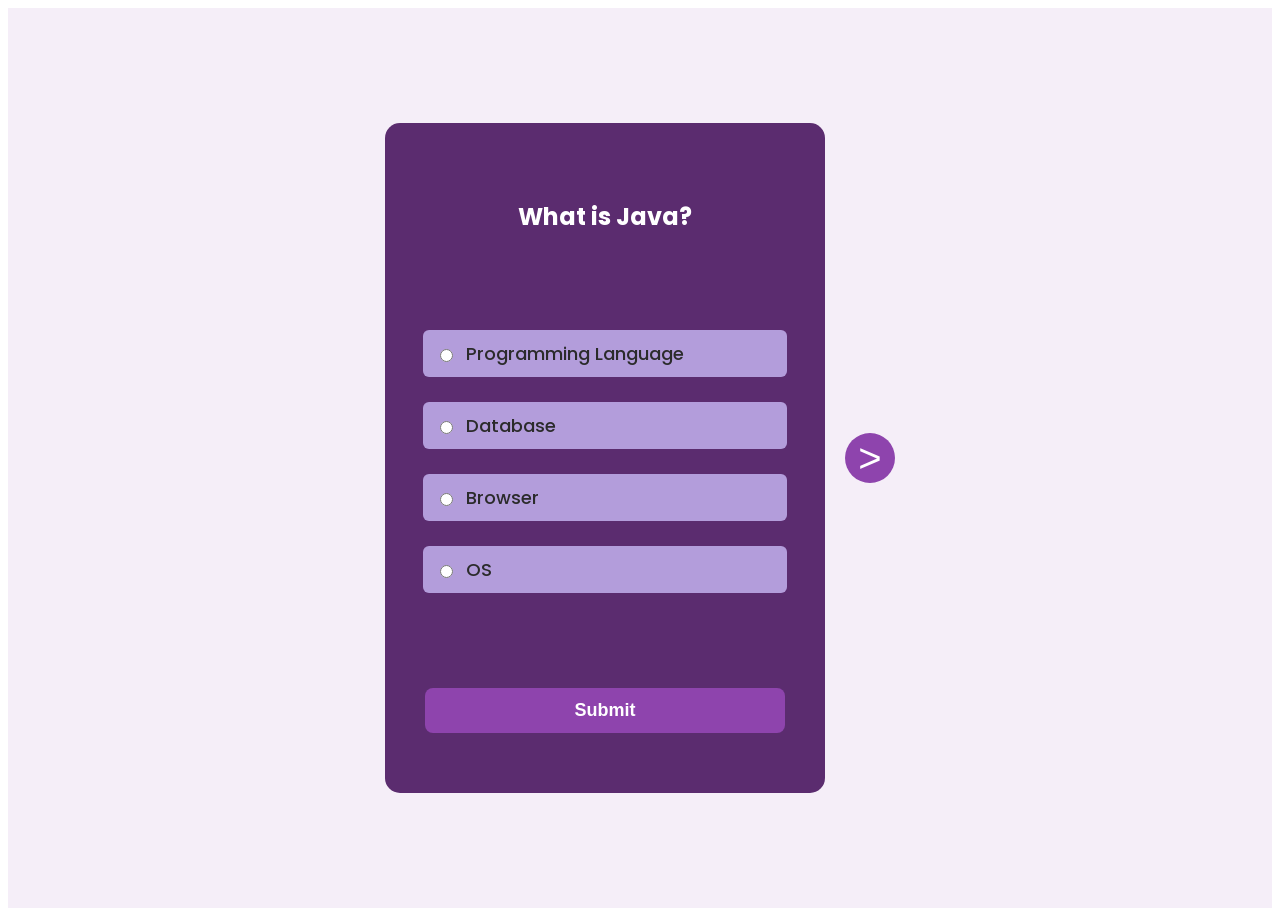
==== index.html @ ba231c26 "updation of quizz app" ====
<!DOCTYPE html>
<html lang="en">

<head>
    <meta charset="UTF-8">
    <meta name="viewport" content="width=device-width, initial-scale=1.0">
    <link rel="Stylesheet" href="style.css">
    <link href="https://fonts.googleapis.com/css2?family=Poppins:wght@400;500;600;700&display=swap" rel="stylesheet">
    <script defer src="script.js"></script>
    <title>Document</title>
</head>

<body >

    
 
    <div class="body">
    <button class="change1" onclick="left()">&lt;</button>
    <div class="card">
        <h1 id="question"></h1>
        <div id="options">
            <label class="option-container">
                <input type="radio" name="q1">
                <span class="option">Option 1</span>
            </label>
            <label class="option-container">
                <input type="radio" name="q1">
                <span class="option">Option 2</span>
            </label>
            <label class="option-container">
                <input type="radio" name="q1">
                <span class="option">Option 3</span>
            </label>
            <label class="option-container">
                <input type="radio" name="q1">
                <span class="option">Option 4</span>
            </label>
            
        </div>
        <button id="submit">Submit</button>
        
    </div>
    <button class="change2" onclick="right()">&gt;</button>
    </div>

</body>

</html>
---- style.css ----
.body{
      display: flex;
      justify-content: center; 
      align-items: center;     
      height: 100vh;   
      background-color: #F5EEF8;
      gap:20px;
      font-family: 'Poppins', sans-serif;
}

.card{
   width: min(90%, 400px);   
   min-height:70vh;
  height:auto;            
  border-radius: 15px;
  background-color: #5B2C6F;  
  transition: background-color 0.3s, transform 0.2s;
  display: flex;            
  flex-direction: column;
  justify-content: space-around;
  padding: 20px;
  color:white;
}
.card:hover {

  transform: scale(1.05);
  box-shadow: 0 10px 25px rgba(0,0,0,0.3);
}
#question{
    
  text-align: center;
  font-size: clamp(18px, 2vw, 24px);
   word-wrap: break-word;
   overflow-wrap: break-word;

}
#options{
      
      display: flex;
      flex-direction: column; 
      justify-content:center; 
      align-items:center;
      gap:25px;
      height:100%;
      
}
.option-container {
    display: flex;
    align-items: center;
    justify-content: flex-start;
    gap: 10px;
    width: 85%;
    padding: 10px 12px;
     background-color:#B39DDB ;
    border-radius: 6px;
    cursor: pointer;
    font-size: 18px;
    color: #2B2B2B;
    font-weight: 500;   
}
.option-container:hover {
  background-color: #A085D6;
  transform: scale(1.02); 
}
.change1,.change2{
    width:50px;
    height:50px;
    border-radius:50%;
    cursor:pointer;
    border:none;
    font-size: 40px;
    background-color: #8E44AD; 
    color:white;
    display:flex;
    align-items:center;
    justify-content:center;
}
.change1:hover {
  background-color:  #9B59B6 ;
  transform: scale(1.05); 
}
.change2:hover {
  background-color:  #9B59B6 ;
  transform: scale(1.05); 
}
#submit {
  width: 90%;
  padding: 12px;
  margin: 15px auto 0 auto; 
  display: block;
  font-size: 18px;
  font-weight: bold;
  background-color: #8E44AD;
  color: white;
  border: none;
  border-radius: 8px;
  cursor: pointer;
  transition: background-color 0.3s, transform 0.2s;
}

#submit:hover {
  background-color: #9B59B6;
  
}
#submit:active {
  transform: scale(0.98); 
}
@keyframes shake {
  0% { transform: translateX(0); }
  25% { transform: translateX(-5px); }
  50% { transform: translateX(5px); }
  75% { transform: translateX(-5px); }
  100% { transform: translateX(0); }
}

.card.shake {
  animation: shake 0.4s;
}
.result{
  width:100%;
  min-height:100px;
  padding:20px;
  display:flex;
  align-items:center;
  justify-content:center;
  font-size:20px;
  font-weight:600;
  letter-spacing:0.5px;
  border-radius:14px;
  color:white;
  box-shadow:0 10px 25px rgba(0,0,0,0.25);
  
}
.correct{
  background: linear-gradient(135deg, #9B59B6, #8E44AD);
}
.wrong{
  background: linear-gradient(135deg, #D16BA5, #C084D6);
}
.card.result-view {
  justify-content: center;
}
.result-wrapper {
  width: 100%;
  display: flex;
  flex-direction: column;
  gap: 20px;
  box-sizing: border-box;
}
.score {
  padding: 30px;
  background: linear-gradient(135deg, #8E44AD, #9B59B6);
  border-radius: 14px;
  display: flex;
  align-items: center;
  justify-content: center;
  color: #FFFFFF;
  font-size: 36px;
  font-weight: 800;
  letter-spacing: 1px;
  box-shadow: 0 12px 25px rgba(0, 0, 0, 0.3);
  box-sizing: border-box;
}

.message {
  padding: 18px;
  background: #D7A1C4; 
  border-radius: 12px;
  text-align: center;
  font-size: 22px;
  font-weight: 600;
  color: #2E1437;
  box-shadow: 0 8px 18px rgba(0, 0, 0, 0.25);
  box-sizing: border-box;
}
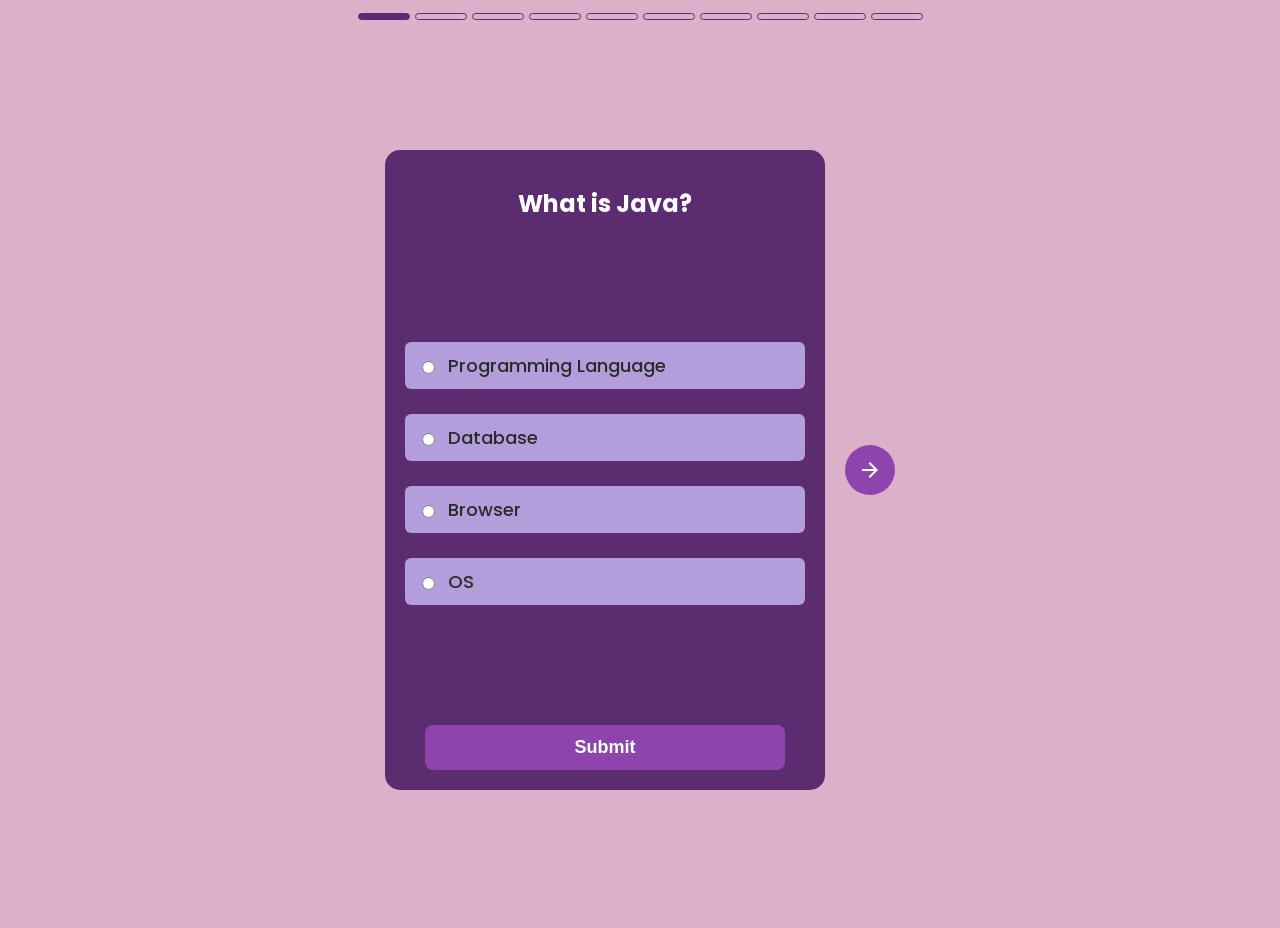
==== commit c2555383: "quizz app" ====
--- a/index.html
+++ b/index.html
@@ -6,41 +6,57 @@
     <meta name="viewport" content="width=device-width, initial-scale=1.0">
     <link rel="Stylesheet" href="style.css">
     <link href="https://fonts.googleapis.com/css2?family=Poppins:wght@400;500;600;700&display=swap" rel="stylesheet">
+    <link href="https://fonts.googleapis.com/css2?family=Material+Symbols+Outlined" rel="stylesheet">
     <script defer src="script.js"></script>
-    <title>Document</title>
+    <title>Quizz App</title>
 </head>
 
-<body >
+<body style="background-color: #DDB0C9;">
+    <div class="nav-questions">
+        <div class="qn-number"></div>
+        <div class="qn-number"></div>
+        <div class="qn-number"></div>
+        <div class="qn-number"></div>
+        <div class="qn-number"></div>
+        <div class="qn-number"></div>
+        <div class="qn-number"></div>
+        <div class="qn-number"></div>
+        <div class="qn-number"></div>
+        <div class="qn-number"></div>
 
-    
- 
+    </div>
+
     <div class="body">
-    <button class="change1" onclick="left()">&lt;</button>
-    <div class="card">
-        <h1 id="question"></h1>
-        <div id="options">
-            <label class="option-container">
-                <input type="radio" name="q1">
-                <span class="option">Option 1</span>
-            </label>
-            <label class="option-container">
-                <input type="radio" name="q1">
-                <span class="option">Option 2</span>
-            </label>
-            <label class="option-container">
-                <input type="radio" name="q1">
-                <span class="option">Option 3</span>
-            </label>
-            <label class="option-container">
-                <input type="radio" name="q1">
-                <span class="option">Option 4</span>
-            </label>
-            
+        <button class="change1" onclick="left()">
+            <span class="material-symbols-outlined">arrow_back</span>
+        </button>
+        <div class="card">
+            <h1 id="question"></h1>
+            <div id="options">
+                <label class="option-container">
+                    <input type="radio" name="q1">
+                    <span class="option">Option 1</span>
+                </label>
+                <label class="option-container">
+                    <input type="radio" name="q1">
+                    <span class="option">Option 2</span>
+                </label>
+                <label class="option-container">
+                    <input type="radio" name="q1">
+                    <span class="option">Option 3</span>
+                </label>
+                <label class="option-container">
+                    <input type="radio" name="q1">
+                    <span class="option">Option 4</span>
+                </label>
+
+            </div>
+            <button id="submit">Submit</button>
+
         </div>
-        <button id="submit">Submit</button>
-        
-    </div>
-    <button class="change2" onclick="right()">&gt;</button>
+        <button class="change2" onclick="right()">
+            <span class="material-symbols-outlined">arrow_forward</span>
+        </button>
     </div>
 
 </body>
--- a/style.css
+++ b/style.css
@@ -1,17 +1,20 @@
 .body{
+       
       display: flex;
       justify-content: center; 
       align-items: center;     
-      height: 100vh;   
-      background-color: #F5EEF8;
+      min-height: 100dvh;
+      height: auto;  
+      
       gap:20px;
       font-family: 'Poppins', sans-serif;
 }
 
 .card{
-   width: min(90%, 400px);   
-   min-height:70vh;
-  height:auto;            
+  width:min(80%,400px);  
+  height: 70dvh;    
+  max-height:600px;
+  min-height:400px;       
   border-radius: 15px;
   background-color: #5B2C6F;  
   transition: background-color 0.3s, transform 0.2s;
@@ -26,13 +29,28 @@
   transform: scale(1.05);
   box-shadow: 0 10px 25px rgba(0,0,0,0.3);
 }
+@media (max-width: 600px) {
+ .body{
+     display: flex;
+     flex-direction:column;
+     position: relative; 
+ }
+ .change1{
+   position: absolute;
+    left: 0px;    
+    top:4px; 
+ }
+ .change2{
+   position: absolute;
+    right: 0px;    
+    bottom:0px;
+ }
+}
 #question{
-    
   text-align: center;
   font-size: clamp(18px, 2vw, 24px);
    word-wrap: break-word;
    overflow-wrap: break-word;
-
 }
 #options{
       
@@ -49,20 +67,23 @@
     align-items: center;
     justify-content: flex-start;
     gap: 10px;
-    width: 85%;
+    width: 100%;
+    box-sizing: border-box;
     padding: 10px 12px;
      background-color:#B39DDB ;
     border-radius: 6px;
     cursor: pointer;
     font-size: 18px;
     color: #2B2B2B;
-    font-weight: 500;   
+    font-weight: 500;  
+   
 }
 .option-container:hover {
   background-color: #A085D6;
   transform: scale(1.02); 
 }
 .change1,.change2{
+  
     width:50px;
     height:50px;
     border-radius:50%;
@@ -173,3 +194,18 @@
   box-shadow: 0 8px 18px rgba(0, 0, 0, 0.25);
   box-sizing: border-box;
 }
+.qn-number{
+  width:50px;
+  height:5px;
+  border:0.7px solid #5B2C6F;
+  margin-top:5px;
+  border-radius:5px;
+}
+.nav-questions{
+  display:flex;
+  justify-content:center;
+  gap:5px;
+}
+.update{
+  background-color: #5B2C6F;
+}
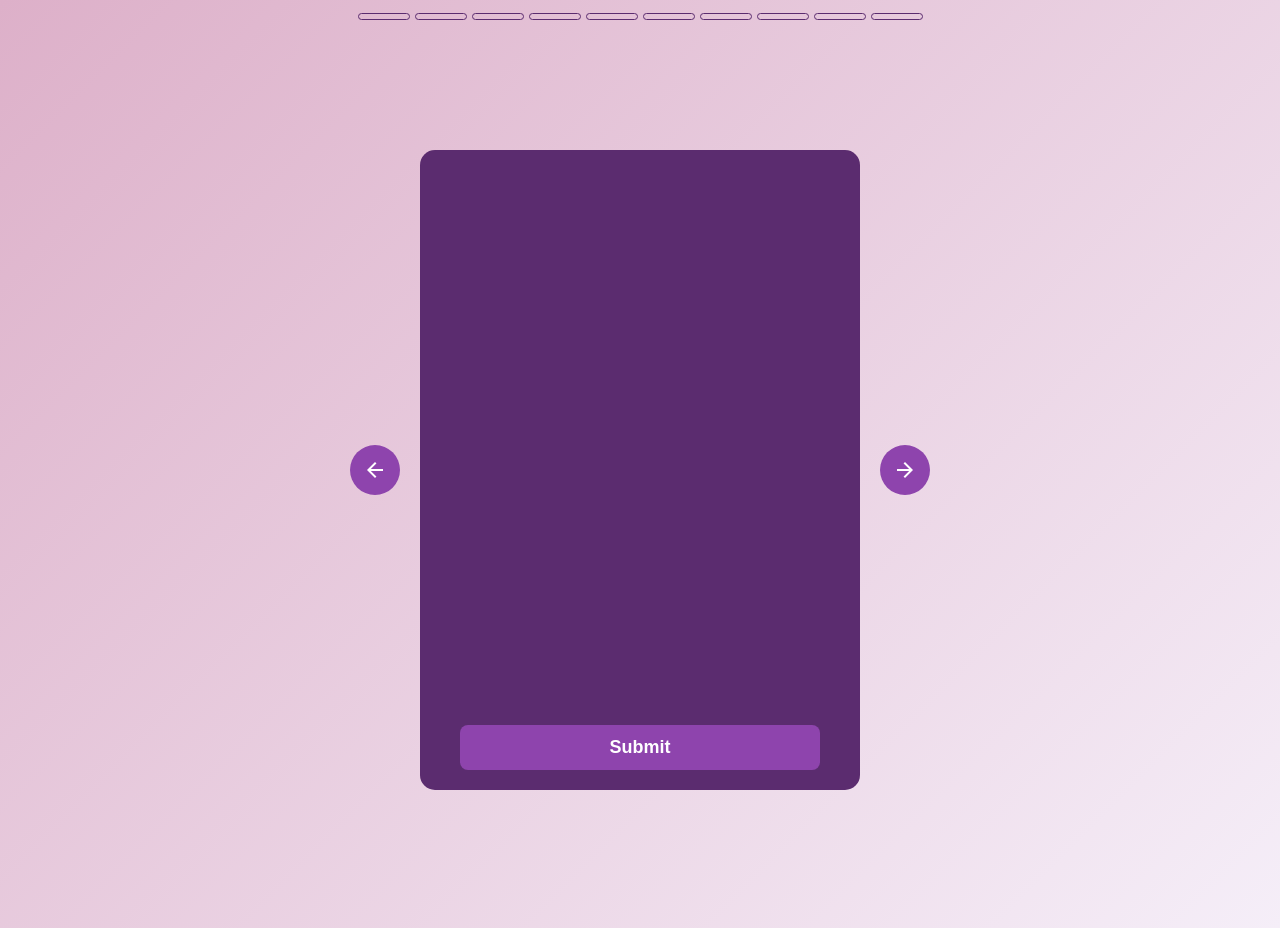
==== commit 096865d8: "saviquizz-updated" ====
--- a/index.html
+++ b/index.html
@@ -1,17 +1,19 @@
 <!DOCTYPE html>
 <html lang="en">
-
 <head>
     <meta charset="UTF-8">
     <meta name="viewport" content="width=device-width, initial-scale=1.0">
-    <link rel="Stylesheet" href="style.css">
+    <title>SaviQuiz – Quiz</title>
+    <link rel="icon" href="data:image/svg+xml,%3Csvg xmlns='http://www.w3.org/2000/svg' viewBox='0 0 100 100'%3E%3Ctext y='0.9em' font-size='90'%3E🧠%3C/text%3E%3C/svg%3E">
+    <link rel="stylesheet" href="style.css">
     <link href="https://fonts.googleapis.com/css2?family=Poppins:wght@400;500;600;700&display=swap" rel="stylesheet">
     <link href="https://fonts.googleapis.com/css2?family=Material+Symbols+Outlined" rel="stylesheet">
+
     <script defer src="script.js"></script>
-    <title>Quizz App</title>
 </head>
 
-<body style="background-color: #DDB0C9;">
+<body style="background: linear-gradient(135deg, #ddb0c9, #f5eef8)">
+
     <div class="nav-questions">
         <div class="qn-number"></div>
         <div class="qn-number"></div>
@@ -23,42 +25,26 @@
         <div class="qn-number"></div>
         <div class="qn-number"></div>
         <div class="qn-number"></div>
-
     </div>
 
     <div class="body">
         <button class="change1" onclick="left()">
             <span class="material-symbols-outlined">arrow_back</span>
         </button>
+
         <div class="card">
+            <p id="progress"></p>
             <h1 id="question"></h1>
-            <div id="options">
-                <label class="option-container">
-                    <input type="radio" name="q1">
-                    <span class="option">Option 1</span>
-                </label>
-                <label class="option-container">
-                    <input type="radio" name="q1">
-                    <span class="option">Option 2</span>
-                </label>
-                <label class="option-container">
-                    <input type="radio" name="q1">
-                    <span class="option">Option 3</span>
-                </label>
-                <label class="option-container">
-                    <input type="radio" name="q1">
-                    <span class="option">Option 4</span>
-                </label>
 
-            </div>
+            <div id="options"></div>
+
             <button id="submit">Submit</button>
+        </div>
 
-        </div>
         <button class="change2" onclick="right()">
             <span class="material-symbols-outlined">arrow_forward</span>
         </button>
     </div>
 
 </body>
-
 </html>
--- a/style.css
+++ b/style.css
@@ -209,3 +209,41 @@
 .update{
   background-color: #5B2C6F;
 }
+.correct-option {
+  background-color: #7DCEA0 !important;
+  color: #145A32;
+}
+
+.wrong-option {
+  background-color: #F1948A !important;
+  color: #641E16;
+}
+
+#progress {
+  text-align: center;
+  font-size: 16px;
+  font-weight: 500;
+  margin-bottom: 10px;
+}
+#restart {
+  padding: 14px 36px;
+  border: none;
+  border-radius: 30px;
+  font-size: 18px;
+  font-weight: 600;
+  cursor: pointer;
+  background: linear-gradient(135deg, #5B2C6F, #8E44AD);
+  color: white;
+  box-shadow: 0 10px 25px rgba(0,0,0,0.25);
+  transition: transform 0.2s ease, box-shadow 0.2s ease, opacity 0.2s;
+}
+
+#restart:hover {
+  transform: scale(1.05);
+  box-shadow: 0 14px 30px rgba(0,0,0,0.35);
+  opacity: 0.95;
+}
+
+#restart:active {
+  transform: scale(0.95);
+}
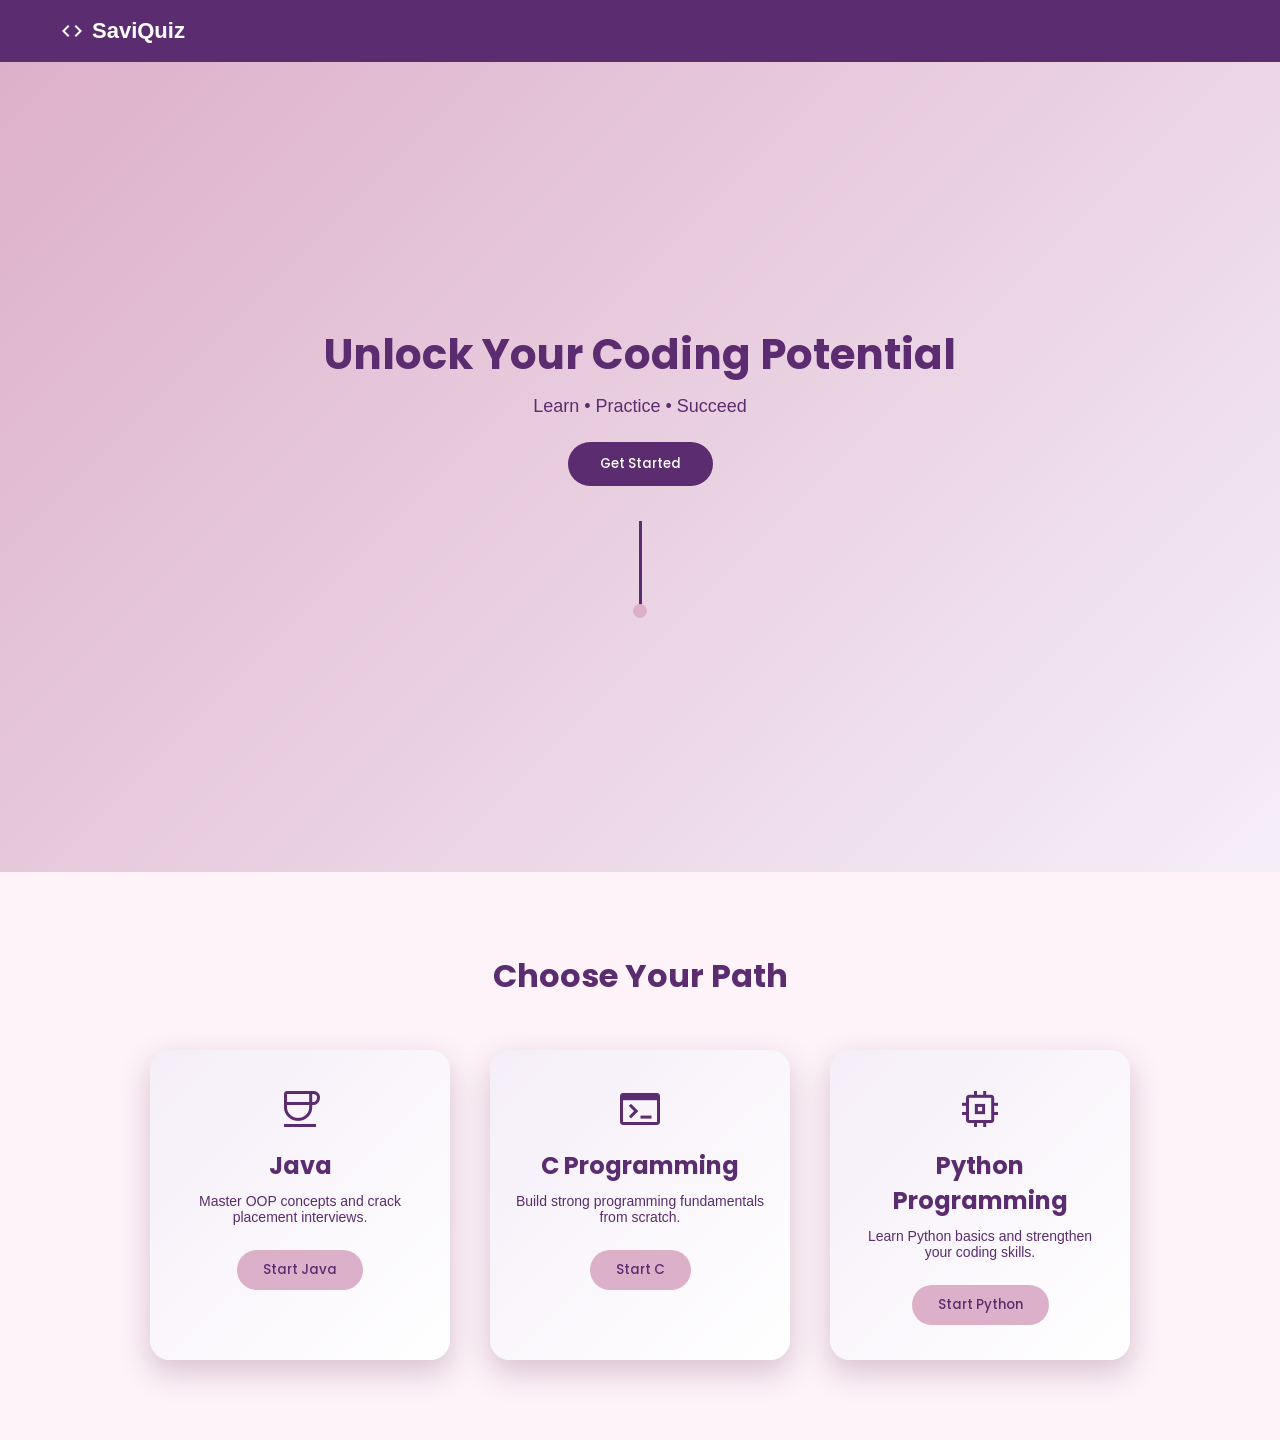
==== commit 8147f611: "rename files" ====
--- a/index.html
+++ b/index.html
@@ -3,48 +3,63 @@
 <head>
     <meta charset="UTF-8">
     <meta name="viewport" content="width=device-width, initial-scale=1.0">
-    <title>SaviQuiz – Quiz</title>
-    <link rel="icon" href="data:image/svg+xml,%3Csvg xmlns='http://www.w3.org/2000/svg' viewBox='0 0 100 100'%3E%3Ctext y='0.9em' font-size='90'%3E🧠%3C/text%3E%3C/svg%3E">
-    <link rel="stylesheet" href="style.css">
+    <title>SaviQuiz</title>
+   <link rel="icon" href="data:image/svg+xml,%3Csvg xmlns='http://www.w3.org/2000/svg' viewBox='0 0 100 100'%3E%3Ctext y='0.9em' font-size='90'%3E🧠%3C/text%3E%3C/svg%3E">
+
     <link href="https://fonts.googleapis.com/css2?family=Poppins:wght@400;500;600;700&display=swap" rel="stylesheet">
     <link href="https://fonts.googleapis.com/css2?family=Material+Symbols+Outlined" rel="stylesheet">
 
-    <script defer src="script.js"></script>
+    <link rel="stylesheet" href="homepage.css">
 </head>
+<body>
 
-<body style="background: linear-gradient(135deg, #ddb0c9, #f5eef8)">
-
-    <div class="nav-questions">
-        <div class="qn-number"></div>
-        <div class="qn-number"></div>
-        <div class="qn-number"></div>
-        <div class="qn-number"></div>
-        <div class="qn-number"></div>
-        <div class="qn-number"></div>
-        <div class="qn-number"></div>
-        <div class="qn-number"></div>
-        <div class="qn-number"></div>
-        <div class="qn-number"></div>
+    <nav class="navbar">
+        <div class="logo">
+            <span class="material-symbols-outlined">code</span>
+            SaviQuiz
+        </div>
+    </nav>
+    <section class="hero">
+        <h1>Unlock Your Coding Potential</h1>
+        <p>Learn • Practice • Succeed</p>
+        <button class="get-started" onclick="scrollToQuiz()">Get Started</button>
+        <div class="connection-line">
+            <span class="dot"></span>
+        </div>
+    </section>
+<section id="quiz-section" class="quiz-section">
+    <h2>Choose Your Path</h2>
+    <div class="quiz-cards">
+        <div class="quiz-card">
+            <span class="material-symbols-outlined card-icon">coffee</span>
+            <h3>Java</h3>
+            <p>Master OOP concepts and crack placement interviews.</p>
+            <button onclick="goToQuiz('java')">Start Java</button>
+        </div>
+        <div class="quiz-card">
+            <span class="material-symbols-outlined card-icon">terminal</span>
+            <h3>C Programming</h3>
+            <p>Build strong programming fundamentals from scratch.</p>
+            <button onclick="goToQuiz('c')">Start C</button>
+        </div>
+         <div class="quiz-card">
+            <span class="material-symbols-outlined card-icon">memory</span>
+            <h3>Python Programming</h3>
+            <p>Learn Python basics and strengthen your coding skills.</p>
+            <button onclick="goToQuiz('python')">Start Python</button>
+        </div>
     </div>
-
-    <div class="body">
-        <button class="change1" onclick="left()">
-            <span class="material-symbols-outlined">arrow_back</span>
-        </button>
-
-        <div class="card">
-            <p id="progress"></p>
-            <h1 id="question"></h1>
-
-            <div id="options"></div>
-
-            <button id="submit">Submit</button>
-        </div>
-
-        <button class="change2" onclick="right()">
-            <span class="material-symbols-outlined">arrow_forward</span>
-        </button>
-    </div>
+</section>
+    <script>
+        function scrollToQuiz() {
+            document.getElementById("quiz-section")
+                .scrollIntoView({ behavior: "smooth" });
+        }
+        function goToQuiz(subject) {
+            localStorage.setItem("subject", subject);
+            window.location.href = "index.html";
+        }
+    </script>
 
 </body>
-</html>+</html>
--- a/homepage.css
+++ b/homepage.css
@@ -0,0 +1,125 @@
+* {
+    margin: 0;
+    padding: 0;
+    box-sizing: border-box;
+    font-family: 'Poppins', sans-serif;
+}
+.navbar {
+    padding: 18px 60px;
+    background: #5B2C6F; 
+    color: white;
+    font-size: 22px;
+    font-weight: 600;
+}
+.logo {
+    display: flex;
+    align-items: center;
+    gap: 8px;
+}
+.hero {
+    min-height: 90vh;
+    background: linear-gradient(135deg, #ddb0c9, #f5eef8);
+    display: flex;
+    flex-direction: column;
+    align-items: center;
+    justify-content: center;
+    text-align: center;
+}
+
+.hero h1 {
+    font-size: 42px;
+    color: #5B2C6F;
+    margin-bottom: 10px;
+}
+.hero p {
+    font-size: 18px;
+    color: #5B2C6F;
+    margin-bottom: 25px;
+}
+.get-started {
+    padding: 12px 32px;
+    border: none;
+    border-radius: 30px;
+    background: #5B2C6F;
+    color: white;
+    font-weight: 500;
+    cursor: pointer;
+}
+.connection-line {
+    margin-top: 35px;
+    width: 3px;
+    height: 90px;
+    background: #5B2C6F;
+    position: relative;
+}
+
+.connection-line .dot {
+    position: absolute;
+    bottom: -7px;
+    left: 50%;
+    transform: translateX(-50%);
+    width: 14px;
+    height: 14px;
+    background: #ddb0c9;
+    border-radius: 50%;
+}
+.quiz-section {
+    padding: 80px 20px;
+    text-align: center;
+    background: #fdf3f8;
+}
+
+.quiz-section h2 {
+    font-size: 32px;
+    color: #5B2C6F;
+    margin-bottom: 50px;
+}
+
+.quiz-cards {
+    display: flex;
+    justify-content: center;
+    gap: 40px;
+    flex-wrap: wrap;
+}
+
+.quiz-card {
+    width: 300px;
+    background: linear-gradient(135deg, #f5eef8, #ffffff);
+    padding: 35px 25px;
+    border-radius: 20px;
+    box-shadow: 0 12px 30px rgba(106, 44, 91, 0.25);
+    transition: transform 0.3s ease, box-shadow 0.3s ease;
+}
+
+.quiz-card:hover {
+    transform: translateY(-8px);
+    
+}
+.card-icon {
+    font-size: 48px;
+    color: #5B2C6F;
+    margin-bottom: 15px;
+}
+.quiz-card h3 {
+    font-size: 24px;
+    color: #5B2C6F;
+    margin-bottom: 10px;
+}
+.quiz-card p {
+    font-size: 14px;
+    color: #5B2C6F;
+    margin-bottom: 25px;
+}
+.quiz-card button {
+    padding: 10px 26px;
+    border: none;
+    border-radius: 25px;
+    background: #ddb0c9;
+    color: #5B2C6F;
+    font-weight: 500;
+    cursor: pointer;
+}
+
+.quiz-card button:hover {
+    background: #c996b4;
+}
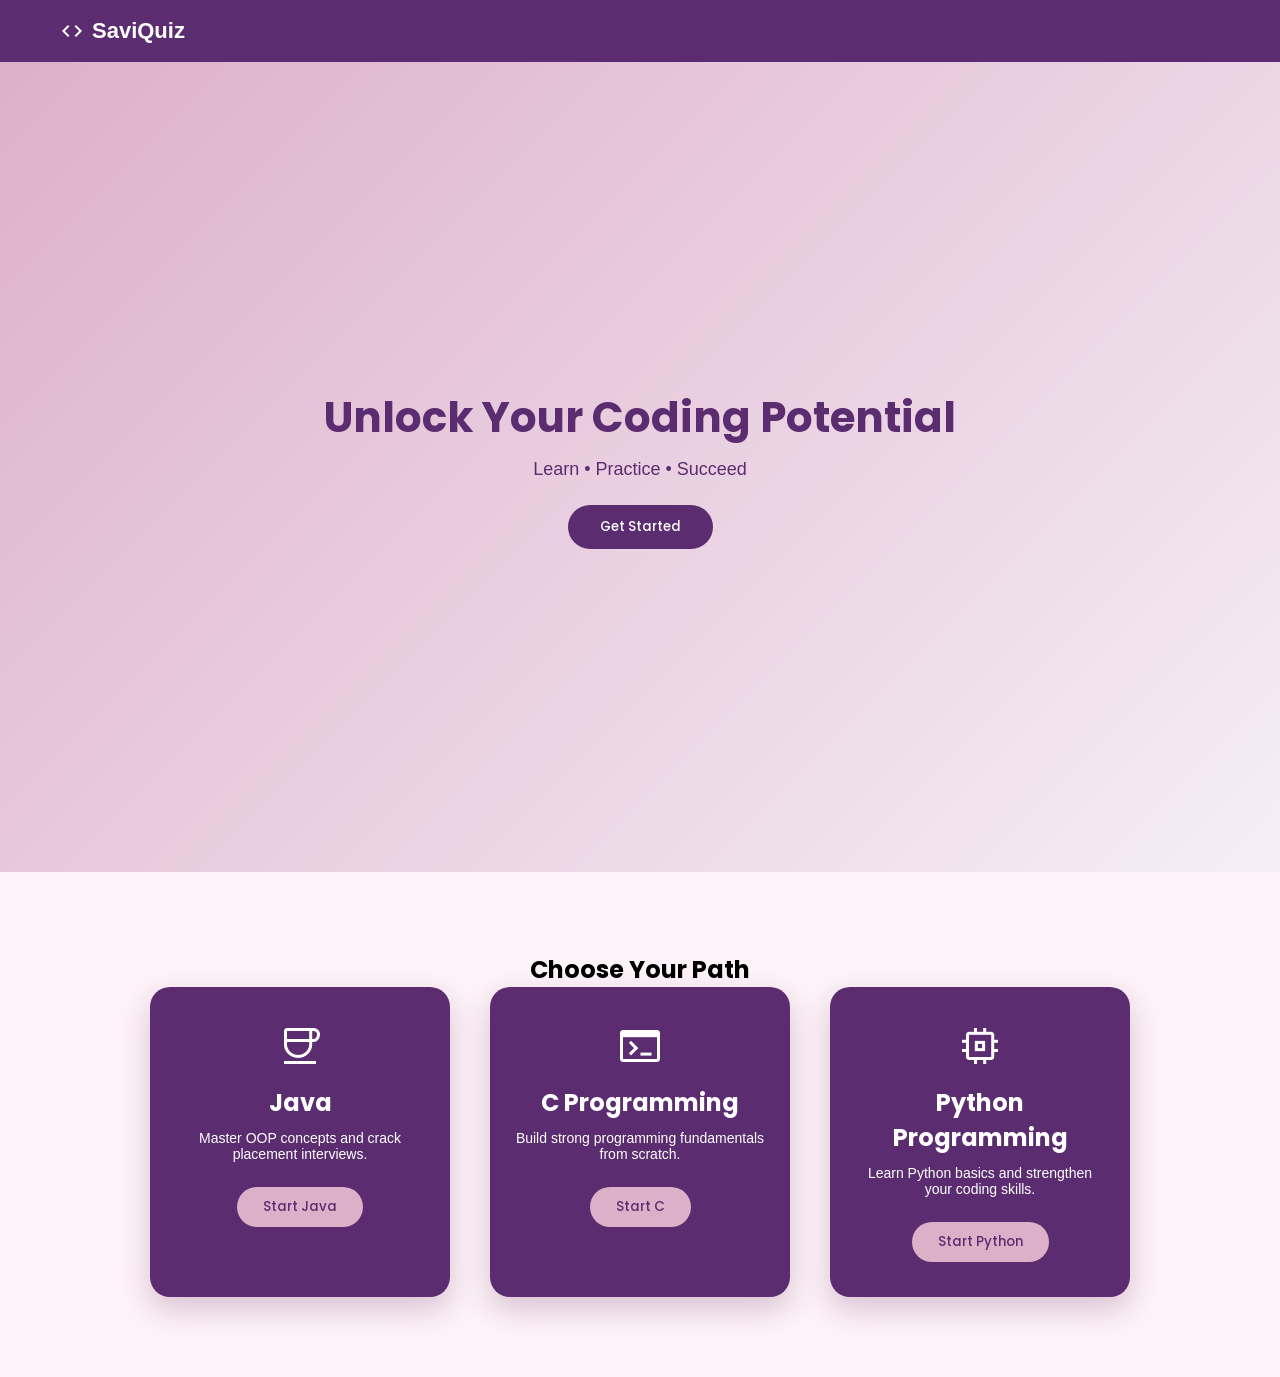
==== commit 70eee76b: "updated saviquiz" ====
--- a/index.html
+++ b/index.html
@@ -23,9 +23,7 @@
         <h1>Unlock Your Coding Potential</h1>
         <p>Learn • Practice • Succeed</p>
         <button class="get-started" onclick="scrollToQuiz()">Get Started</button>
-        <div class="connection-line">
-            <span class="dot"></span>
-        </div>
+       
     </section>
 <section id="quiz-section" class="quiz-section">
     <h2>Choose Your Path</h2>
@@ -57,7 +55,7 @@
         }
         function goToQuiz(subject) {
             localStorage.setItem("subject", subject);
-            window.location.href = "index.html";
+            window.location.href = "quiz.html";
         }
     </script>
 
--- a/homepage.css
+++ b/homepage.css
@@ -45,30 +45,11 @@
     font-weight: 500;
     cursor: pointer;
 }
-.connection-line {
-    margin-top: 35px;
-    width: 3px;
-    height: 90px;
-    background: #5B2C6F;
-    position: relative;
-}
-
-.connection-line .dot {
-    position: absolute;
-    bottom: -7px;
-    left: 50%;
-    transform: translateX(-50%);
-    width: 14px;
-    height: 14px;
-    background: #ddb0c9;
-    border-radius: 50%;
-}
 .quiz-section {
     padding: 80px 20px;
     text-align: center;
     background: #fdf3f8;
-}
-
+}`
 .quiz-section h2 {
     font-size: 32px;
     color: #5B2C6F;
@@ -84,11 +65,12 @@
 
 .quiz-card {
     width: 300px;
-    background: linear-gradient(135deg, #f5eef8, #ffffff);
+    background-color: #5B2C6F;  
     padding: 35px 25px;
     border-radius: 20px;
     box-shadow: 0 12px 30px rgba(106, 44, 91, 0.25);
     transition: transform 0.3s ease, box-shadow 0.3s ease;
+   
 }
 
 .quiz-card:hover {
@@ -97,17 +79,17 @@
 }
 .card-icon {
     font-size: 48px;
-    color: #5B2C6F;
+     color: white;
     margin-bottom: 15px;
 }
 .quiz-card h3 {
     font-size: 24px;
-    color: #5B2C6F;
+     color: white;
     margin-bottom: 10px;
 }
 .quiz-card p {
     font-size: 14px;
-    color: #5B2C6F;
+     color: white;
     margin-bottom: 25px;
 }
 .quiz-card button {
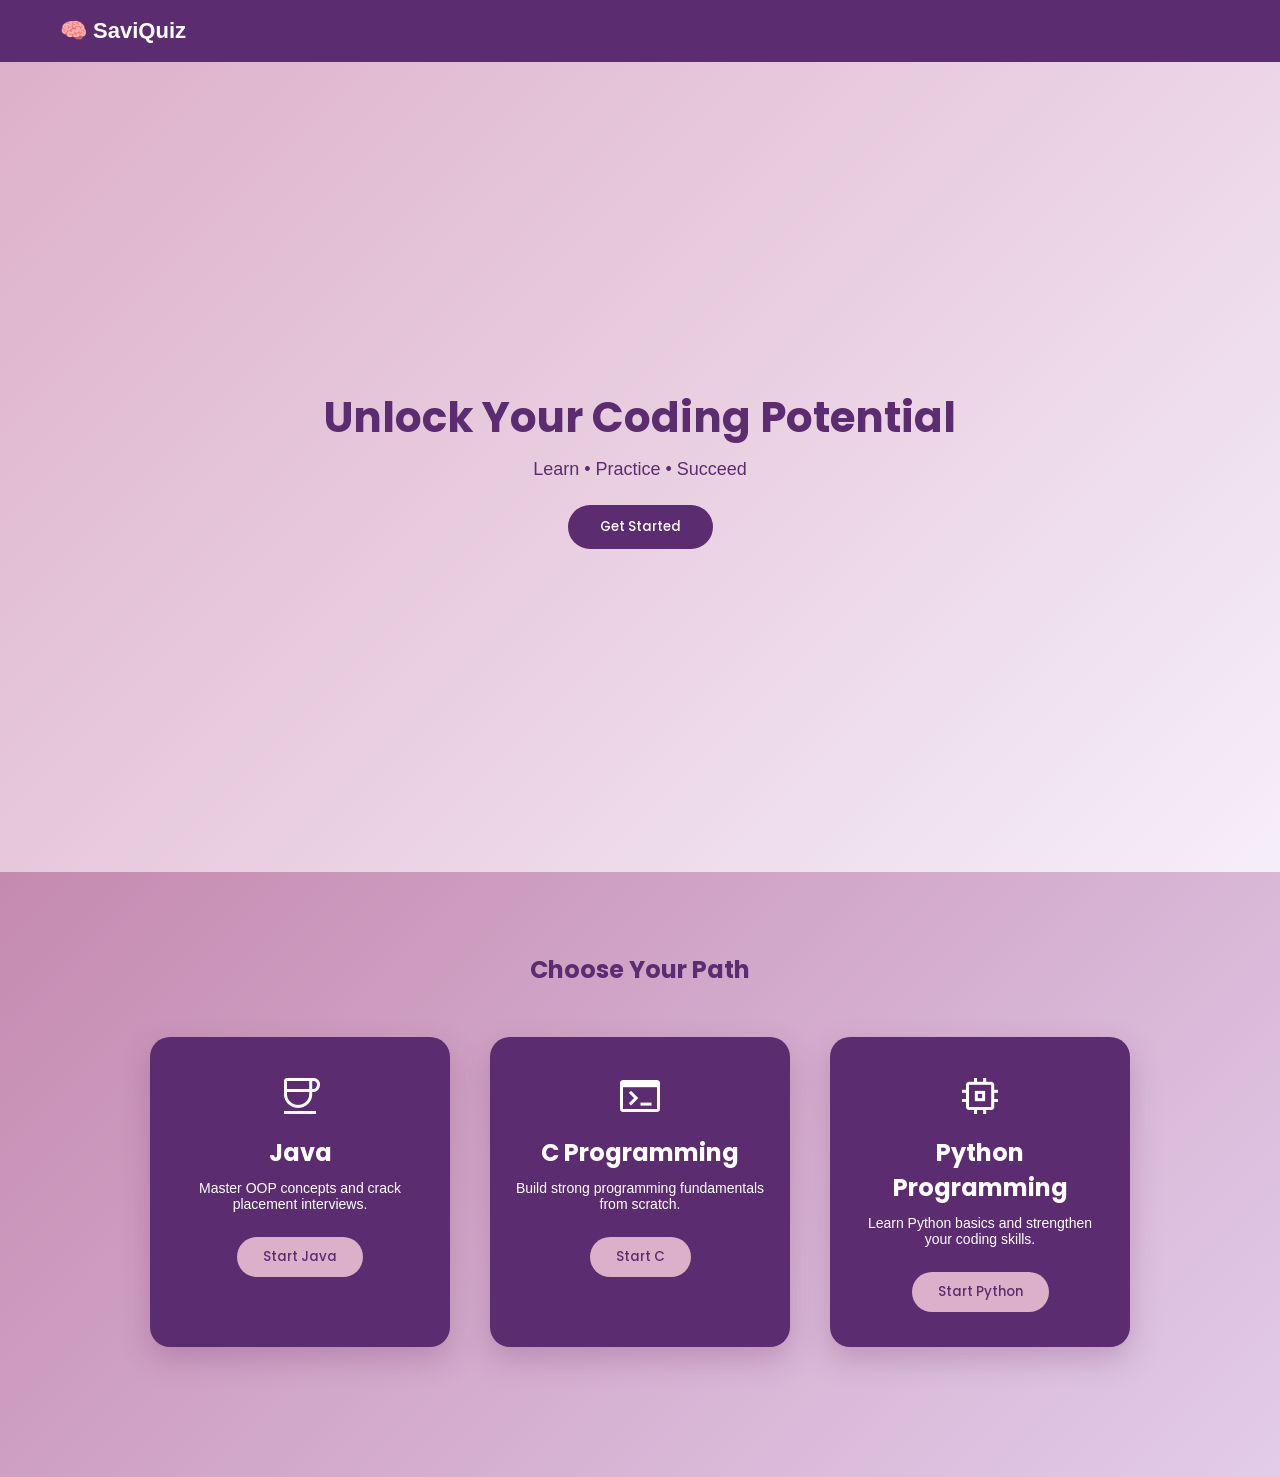
==== commit 74d95cb7: "updated saviquiz" ====
--- a/index.html
+++ b/index.html
@@ -15,8 +15,7 @@
 
     <nav class="navbar">
         <div class="logo">
-            <span class="material-symbols-outlined">code</span>
-            SaviQuiz
+           🧠 SaviQuiz
         </div>
     </nav>
     <section class="hero">
--- a/homepage.css
+++ b/homepage.css
@@ -48,15 +48,19 @@
 .quiz-section {
     padding: 80px 20px;
     text-align: center;
-    background: #fdf3f8;
+    color: #5B2C6F;
+    background: linear-gradient(135deg, #c58ab0, #e2cce9);
+
 }`
 .quiz-section h2 {
+    
     font-size: 32px;
     color: #5B2C6F;
     margin-bottom: 50px;
 }
 
 .quiz-cards {
+    padding:50px;
     display: flex;
     justify-content: center;
     gap: 40px;
